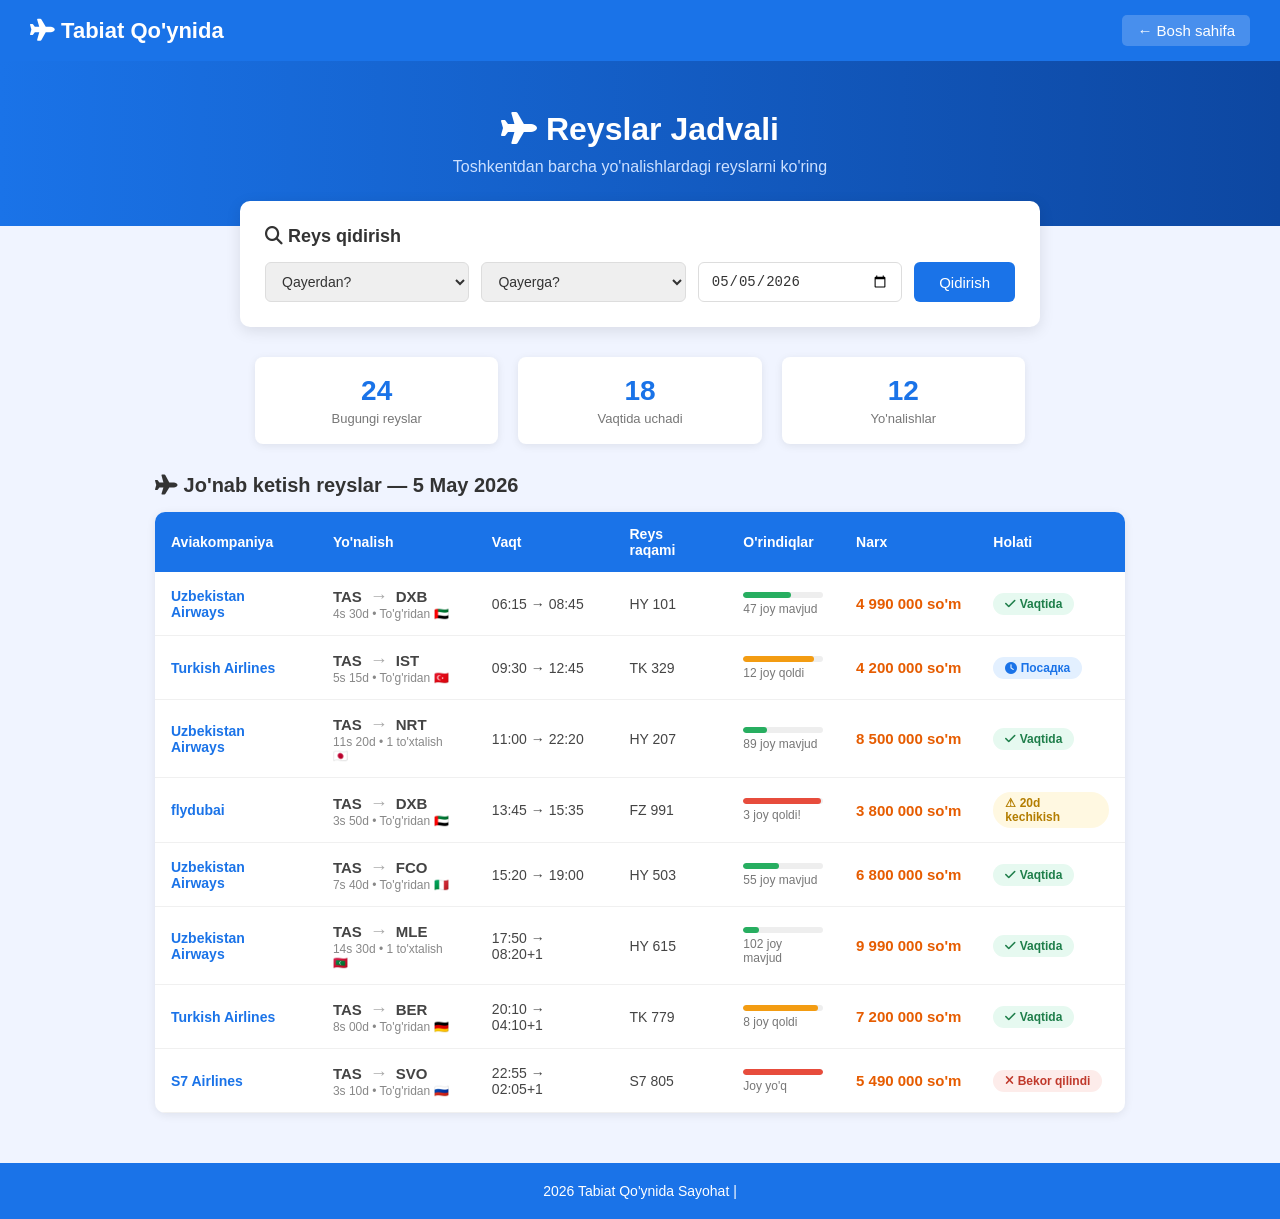
==== airport.html @ 516beed9 "first commit" ====
<!DOCTYPE html>
<html lang="uz">

<head>


    <meta charset="UTF-8">
    <meta name="viewport" content="width=device-width, initial-scale=1.0">
    <title>Reyslar jadvali</title> <link rel="stylesheet" href="airport.css">
<link rel="stylesheet" href="https://cdnjs.cloudflare.com/ajax/libs/font-awesome/6.5.1/css/all.min.css">
</head>

<body id="artifacts-component-root-html">

    <div class="navbar">
        <h1><i class="fa-solid fa-plane"></i> Tabiat Qo'ynida</h1>
        <a href="welcome.html">← Bosh sahifa</a>
    </div>

    <div class="hero">
        <h2><i class="fa-solid fa-plane"></i> Reyslar Jadvali</h2>
        <p>Toshkentdan barcha yo'nalishlardagi reyslarni ko'ring</p>
    </div>

    <div class="search-box">
        <h3><i class="fa-solid fa-search"></i> Reys qidirish</h3>
        <div class="search-row">
            <select>
                <option selected disabled>Qayerdan?</option>
                <option>🇺🇿 Toshkent (TAS)</option>
                <option>🇦🇪 Dubai (DXB)</option>
                <option>🇹🇷 Istanbul (IST)</option>
                <option>🇷🇺 Moskva (SVO)</option>
            </select>
            <select>
                <option selected disabled>Qayerga?</option>
                <option>🇦🇪 Dubai (DXB)</option>
                <option>🇹🇷 Istanbul (IST)</option>
                <option>🇯🇵 Tokyo (NRT)</option>
                <option>🇩🇪 Berlin (BER)</option>
                <option>🇮🇹 Rim (FCO)</option>
                <option>🇲🇻 Maldiv (MLE)</option>
                <option>🇷🇺 Moskva (SVO)</option>
            </select>
            <input type="date" value="2026-05-05">
            <button class="search-btn">Qidirish</button>
        </div>
    </div>

    <div class="stats">
        <div class="stat-card">
            <div class="number">24</div>
            <div class="label">Bugungi reyslar</div>
        </div>
        <div class="stat-card">
            <div class="number">18</div>
            <div class="label">Vaqtida uchadi</div>
        </div>
        <div class="stat-card">
            <div class="number">12</div>
            <div class="label">Yo'nalishlar</div>
        </div>
    </div>

    <div class="table-section">
        <h3><i class="fa-solid fa-plane"></i> Jo'nab ketish reyslar — 5 May 2026</h3>
        <table>
            <thead>
                <tr>
                    <th>Aviakompaniya</th>
                    <th>Yo'nalish</th>
                    <th>Vaqt</th>
                    <th>Reys raqami</th>
                    <th>O'rindiqlar</th>
                    <th>Narx</th>
                    <th>Holati</th>
                </tr>
            </thead>
            <tbody>
                <tr>
                    <td><span class="airline-name">Uzbekistan Airways</span></td>
                    <td>
                        <div class="route">
                            <span>TAS</span>
                            <span class="arrow">→</span>
                            <span>DXB</span>
                        </div>
                        <div class="duration">4s 30d • To'g'ridan 🇦🇪</div>
                    </td>
                    <td>06:15 → 08:45</td>
                    <td>HY 101</td>
                    <td>
                        <div class="seats-bar-wrap">
                            <div class="seats-bar">
                                <div class="seats-fill" style="width:60%;background:#27ae60;"></div>
                            </div>
                            <div class="seats-text">47 joy mavjud</div>
                        </div>
                    </td>
                    <td><span class="price">4 990 000 so'm</span></td>
                    <td><span class="badge badge-green"><i class="fa-solid fa-check"></i> Vaqtida</span></td>
                </tr>
                <tr>
                    <td><span class="airline-name">Turkish Airlines</span></td>
                    <td>
                        <div class="route">
                            <span>TAS</span>
                            <span class="arrow">→</span>
                            <span>IST</span>
                        </div>
                        <div class="duration">5s 15d • To'g'ridan 🇹🇷</div>
                    </td>
                    <td>09:30 → 12:45</td>
                    <td>TK 329</td>
                    <td>
                        <div class="seats-bar-wrap">
                            <div class="seats-bar">
                                <div class="seats-fill" style="width:88%;background:#f39c12;"></div>
                            </div>
                            <div class="seats-text">12 joy qoldi</div>
                        </div>
                    </td>
                    <td><span class="price">4 200 000 so'm</span></td>
                    <td><span class="badge badge-blue"><i class="fa-solid fa-clock"></i> Посадка</span></td>
                </tr>
                <tr>
                    <td><span class="airline-name">Uzbekistan Airways</span></td>
                    <td>
                        <div class="route">
                            <span>TAS</span>
                            <span class="arrow">→</span>
                            <span>NRT</span>
                        </div>
                        <div class="duration">11s 20d • 1 to'xtalish 🇯🇵</div>
                    </td>
                    <td>11:00 → 22:20</td>
                    <td>HY 207</td>
                    <td>
                        <div class="seats-bar-wrap">
                            <div class="seats-bar">
                                <div class="seats-fill" style="width:30%;background:#27ae60;"></div>
                            </div>
                            <div class="seats-text">89 joy mavjud</div>
                        </div>
                    </td>
                    <td><span class="price">8 500 000 so'm</span></td>
                    <td><span class="badge badge-green"><i class="fa-solid fa-check"></i> Vaqtida</span></td>
                </tr>
                <tr>
                    <td><span class="airline-name">flydubai</span></td>
                    <td>
                        <div class="route">
                            <span>TAS</span>
                            <span class="arrow">→</span>
                            <span>DXB</span>
                        </div>
                        <div class="duration">3s 50d • To'g'ridan 🇦🇪</div>
                    </td>
                    <td>13:45 → 15:35</td>
                    <td>FZ 991</td>
                    <td>
                        <div class="seats-bar-wrap">
                            <div class="seats-bar">
                                <div class="seats-fill" style="width:97%;background:#e74c3c;"></div>
                            </div>
                            <div class="seats-text">3 joy qoldi!</div>
                        </div>
                    </td>
                    <td><span class="price">3 800 000 so'm</span></td>
                    <td><span class="badge badge-yellow">⚠ 20d kechikish</span></td>
                </tr>
                <tr>
                    <td><span class="airline-name">Uzbekistan Airways</span></td>
                    <td>
                        <div class="route">
                            <span>TAS</span>
                            <span class="arrow">→</span>
                            <span>FCO</span>
                        </div>
                        <div class="duration">7s 40d • To'g'ridan 🇮🇹</div>
                    </td>
                    <td>15:20 → 19:00</td>
                    <td>HY 503</td>
                    <td>
                        <div class="seats-bar-wrap">
                            <div class="seats-bar">
                                <div class="seats-fill" style="width:45%;background:#27ae60;"></div>
                            </div>
                            <div class="seats-text">55 joy mavjud</div>
                        </div>
                    </td>
                    <td><span class="price">6 800 000 so'm</span></td>
                    <td><span class="badge badge-green"><i class="fa-solid fa-check"></i> Vaqtida</span></td>
                </tr>
                <tr>
                    <td><span class="airline-name">Uzbekistan Airways</span></td>
                    <td>
                        <div class="route">
                            <span>TAS</span>
                            <span class="arrow">→</span>
                            <span>MLE</span>
                        </div>
                        <div class="duration">14s 30d • 1 to'xtalish 🇲🇻</div>
                    </td>
                    <td>17:50 → 08:20+1</td>
                    <td>HY 615</td>
                    <td>
                        <div class="seats-bar-wrap">
                            <div class="seats-bar">
                                <div class="seats-fill" style="width:20%;background:#27ae60;"></div>
                            </div>
                            <div class="seats-text">102 joy mavjud</div>
                        </div>
                    </td>
                    <td><span class="price">9 990 000 so'm</span></td>
                    <td><span class="badge badge-green"><i class="fa-solid fa-check"></i> Vaqtida</span></td>
                </tr>
                <tr>
                    <td><span class="airline-name">Turkish Airlines</span></td>
                    <td>
                        <div class="route">
                            <span>TAS</span>
                            <span class="arrow">→</span>
                            <span>BER</span>
                        </div>
                        <div class="duration">8s 00d • To'g'ridan 🇩🇪</div>
                    </td>
                    <td>20:10 → 04:10+1</td>
                    <td>TK 779</td>
                    <td>
                        <div class="seats-bar-wrap">
                            <div class="seats-bar">
                                <div class="seats-fill" style="width:93%;background:#f39c12;"></div>
                            </div>
                            <div class="seats-text">8 joy qoldi</div>
                        </div>
                    </td>
                    <td><span class="price">7 200 000 so'm</span></td>
                    <td><span class="badge badge-green"><i class="fa-solid fa-check"></i> Vaqtida</span></td>
                </tr>
                <tr>
                    <td><span class="airline-name">S7 Airlines</span></td>
                    <td>
                        <div class="route">
                            <span>TAS</span>
                            <span class="arrow">→</span>
                            <span>SVO</span>
                        </div>
                        <div class="duration">3s 10d • To'g'ridan 🇷🇺</div>
                    </td>
                    <td>22:55 → 02:05+1</td>
                    <td>S7 805</td>
                    <td>
                        <div class="seats-bar-wrap">
                            <div class="seats-bar">
                                <div class="seats-fill" style="width:100%;background:#e74c3c;"></div>
                            </div>
                            <div class="seats-text">Joy yo'q</div>
                        </div>
                    </td>
                    <td><span class="price">5 490 000 so'm</span></td>
                    <td><span class="badge badge-red"><i class="fa-solid fa-times"></i> Bekor qilindi</span></td>
                </tr>
            </tbody>
        </table>
    </div>

    <footer>
        <p> 2026 Tabiat Qo'ynida Sayohat |</p>
    </footer>



</body>

</html>
---- airport.css ----
* {
            margin: 0;
            padding: 0;
            box-sizing: border-box;
        }

        body {
            font-family: Arial, sans-serif;
            background-color: #f0f4ff;
        }

        /* navbar */
        .navbar {
            background-color: #1a73e8;
            padding: 15px 30px;
            display: flex;
            justify-content: space-between;
            align-items: center;
        }

        .navbar h1 {
            color: white;
            font-size: 22px;
        }

        .navbar a {
            color: white;
            text-decoration: none;
            font-size: 15px;
            background-color: rgba(255,255,255,0.2);
            padding: 7px 15px;
            border-radius: 5px;
        }

        .navbar a:hover {
            background-color: rgba(255,255,255,0.35);
        }

        /* hero */
        .hero {
            background: linear-gradient(to right, #1a73e8, #0d47a1);
            color: white;
            text-align: center;
            padding: 50px 20px;
        }

        .hero h2 {
            font-size: 32px;
            margin-bottom: 10px;
        }

        .hero p {
            font-size: 16px;
            color: #cce0ff;
        }

        /* search box */
        .search-box {
            background-color: white;
            max-width: 800px;
            margin: -25px auto 30px auto;
            border-radius: 10px;
            padding: 25px;
            box-shadow: 0 4px 15px rgba(0,0,0,0.1);
        }

        .search-box h3 {
            margin-bottom: 15px;
            color: #333;
            font-size: 18px;
        }

        .search-row {
            display: flex;
            gap: 12px;
            flex-wrap: wrap;
        }

        .search-row select,
        .search-row input {
            flex: 1;
            min-width: 150px;
            padding: 10px 12px;
            border: 1px solid #ddd;
            border-radius: 6px;
            font-size: 14px;
            color: #333;
            outline: none;
        }

        .search-row select:focus,
        .search-row input:focus {
            border-color: #1a73e8;
        }

        .search-btn {
            background-color: #1a73e8;
            color: white;
            border: none;
            padding: 10px 25px;
            border-radius: 6px;
            font-size: 15px;
            cursor: pointer;
        }

        .search-btn:hover {
            background-color: #1558b0;
        }

        /* stats */
        .stats {
            display: flex;
            justify-content: center;
            gap: 20px;
            max-width: 800px;
            margin: 0 auto 30px auto;
            flex-wrap: wrap;
            padding: 0 15px;
        }

        .stat-card {
            background: white;
            border-radius: 8px;
            padding: 18px 30px;
            text-align: center;
            box-shadow: 0 2px 8px rgba(0,0,0,0.08);
            flex: 1;
            min-width: 150px;
        }

        .stat-card .number {
            font-size: 28px;
            font-weight: bold;
            color: #1a73e8;
        }

        .stat-card .label {
            font-size: 13px;
            color: #777;
            margin-top: 4px;
        }

        /* table */
        .table-section {
            max-width: 1000px;
            margin: 0 auto 50px auto;
            padding: 0 15px;
        }

        .table-section h3 {
            font-size: 20px;
            color: #333;
            margin-bottom: 15px;
        }

        table {
            width: 100%;
            border-collapse: collapse;
            background: white;
            border-radius: 10px;
            overflow: hidden;
            box-shadow: 0 2px 10px rgba(0,0,0,0.08);
        }

        thead {
            background-color: #1a73e8;
            color: white;
        }

        thead th {
            padding: 14px 16px;
            text-align: left;
            font-size: 14px;
            font-weight: 600;
        }

        tbody tr {
            border-bottom: 1px solid #f0f0f0;
        }

        tbody tr:hover {
            background-color: #f5f9ff;
        }

        tbody td {
            padding: 14px 16px;
            font-size: 14px;
            color: #444;
        }

        .airline-name {
            font-weight: bold;
            color: #1a73e8;
        }

        .route {
            display: flex;
            align-items: center;
            gap: 8px;
        }

        .route span {
            font-weight: bold;
            font-size: 15px;
        }

        .route .arrow {
            color: #aaa;
            font-size: 18px;
        }

        .duration {
            color: #888;
            font-size: 12px;
        }

        .badge {
            padding: 4px 12px;
            border-radius: 20px;
            font-size: 12px;
            font-weight: bold;
            display: inline-block;
        }

        .badge-green {
            background-color: #e6f9f0;
            color: #1e7e4a;
        }

        .badge-yellow {
            background-color: #fff8e1;
            color: #b37d00;
        }

        .badge-blue {
            background-color: #e3f0ff;
            color: #1a73e8;
        }

        .badge-red {
            background-color: #fdecea;
            color: #c0392b;
        }

        .seats-bar-wrap {
            display: flex;
            flex-direction: column;
            gap: 4px;
        }

        .seats-bar {
            width: 80px;
            height: 6px;
            background-color: #eee;
            border-radius: 3px;
            overflow: hidden;
        }

        .seats-fill {
            height: 100%;
            border-radius: 3px;
        }

        .seats-text {
            font-size: 12px;
            color: #777;
        }

        .price {
            font-weight: bold;
            color: #e65c00;
            font-size: 15px;
            white-space: nowrap;
        }

        footer {
            background-color: #1a73e8;
            color: white;
            text-align: center;
            padding: 20px;
            font-size: 14px;
        }
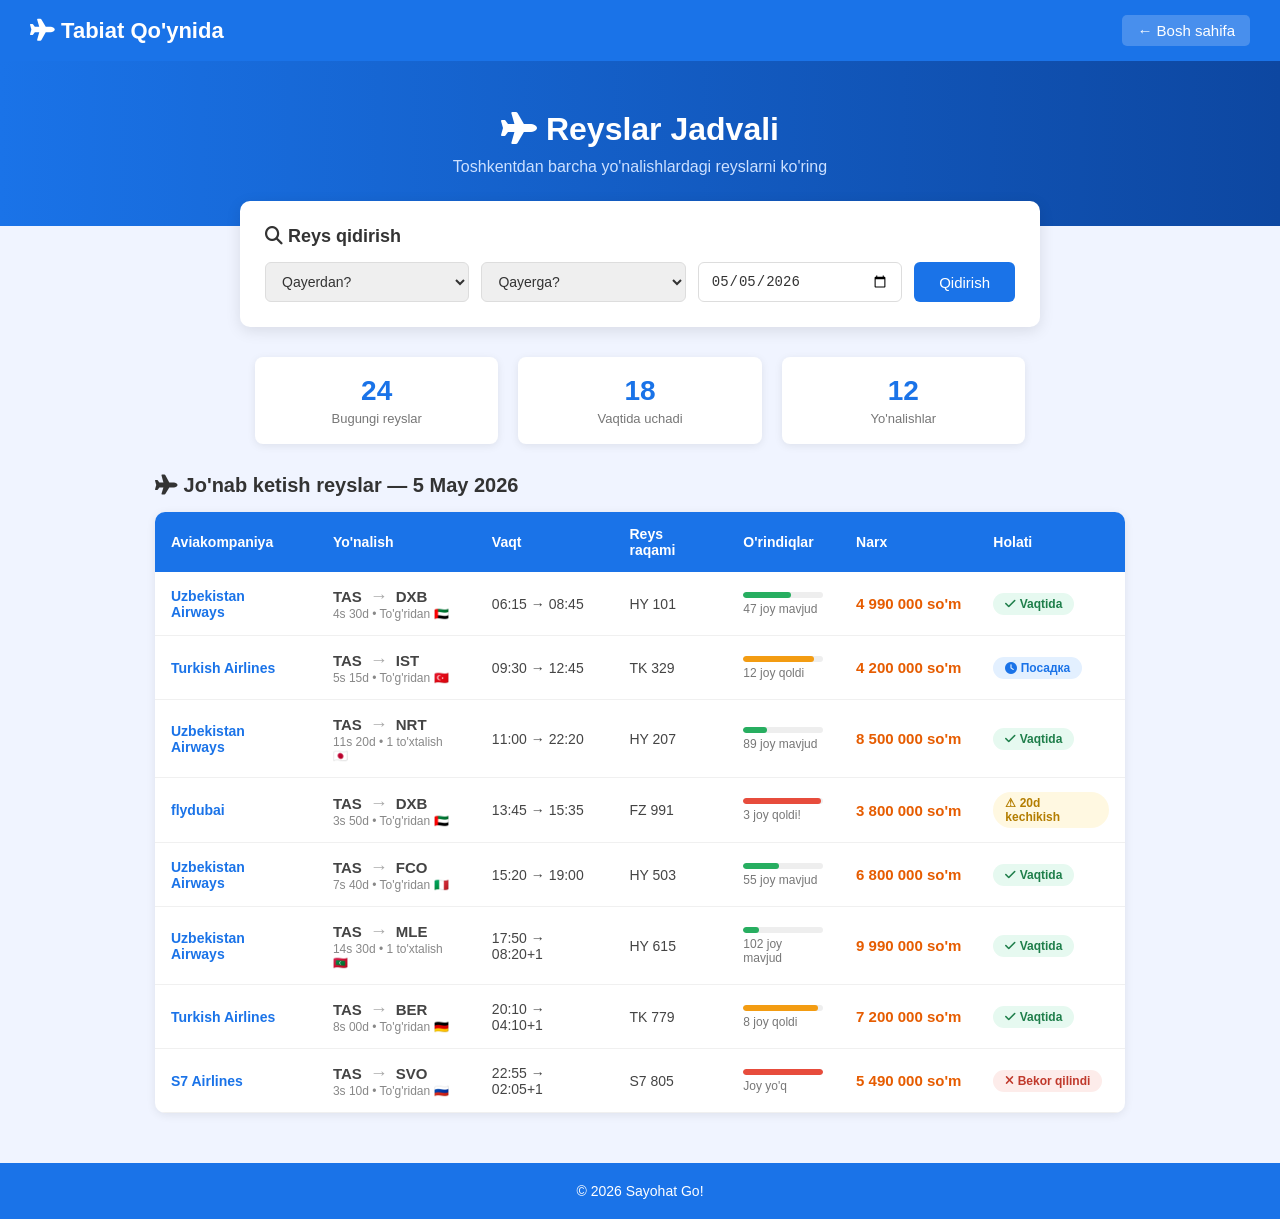
==== commit fcf84e6d: "first commit" ====
--- a/airport.html
+++ b/airport.html
@@ -27,20 +27,20 @@
         <div class="search-row">
             <select>
                 <option selected disabled>Qayerdan?</option>
-                <option>🇺🇿 Toshkent (TAS)</option>
-                <option>🇦🇪 Dubai (DXB)</option>
-                <option>🇹🇷 Istanbul (IST)</option>
-                <option>🇷🇺 Moskva (SVO)</option>
+                <option> Toshkent (TAS)</option>
+                <option> Dubai (DXB)</option>
+                <option> Istanbul (IST)</option>
+                <option> Moskva (SVO)</option>
             </select>
             <select>
                 <option selected disabled>Qayerga?</option>
-                <option>🇦🇪 Dubai (DXB)</option>
-                <option>🇹🇷 Istanbul (IST)</option>
-                <option>🇯🇵 Tokyo (NRT)</option>
-                <option>🇩🇪 Berlin (BER)</option>
-                <option>🇮🇹 Rim (FCO)</option>
-                <option>🇲🇻 Maldiv (MLE)</option>
-                <option>🇷🇺 Moskva (SVO)</option>
+                <option> Dubai (DXB)</option>
+                <option> Istanbul (IST)</option>
+                <option> Tokyo (NRT)</option>
+                <option> Berlin (BER)</option>
+                <option> Rim (FCO)</option>
+                <option> Maldiv (MLE)</option>
+                <option> Moskva (SVO)</option>
             </select>
             <input type="date" value="2026-05-05">
             <button class="search-btn">Qidirish</button>
@@ -266,7 +266,7 @@
     </div>
 
     <footer>
-        <p> 2026 Tabiat Qo'ynida Sayohat |</p>
+        <p>&copy;  2026 Sayohat Go!</p>
     </footer>
 
 
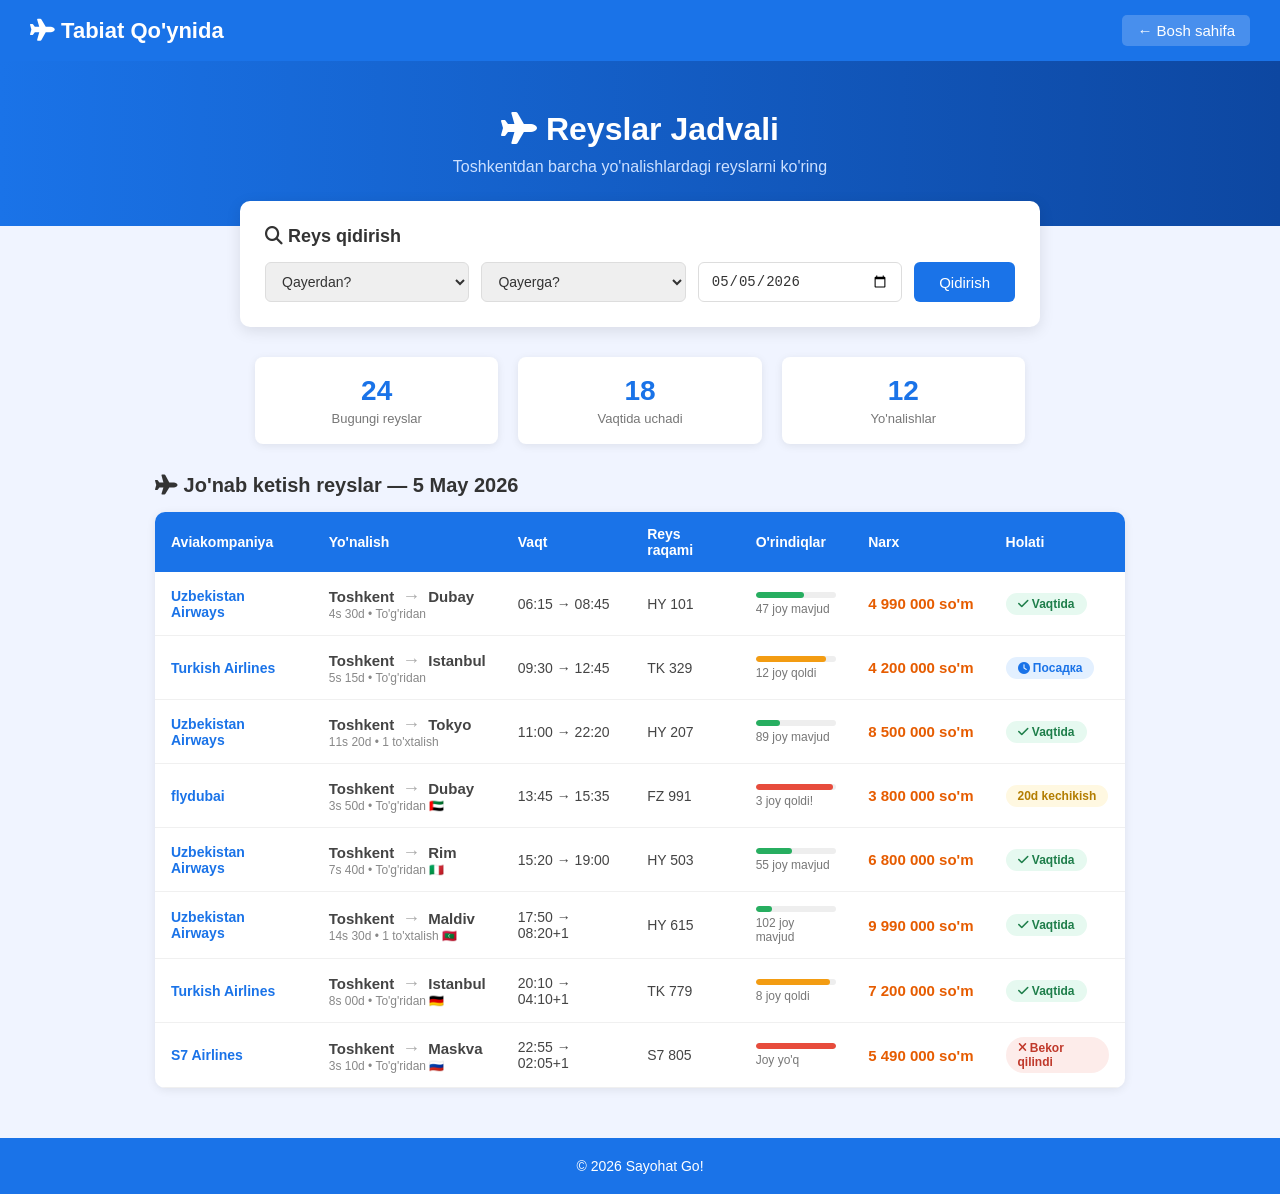
==== commit 57f8c6bf: "first commit" ====
--- a/airport.html
+++ b/airport.html
@@ -27,20 +27,20 @@
         <div class="search-row">
             <select>
                 <option selected disabled>Qayerdan?</option>
-                <option> Toshkent (TAS)</option>
-                <option> Dubai (DXB)</option>
-                <option> Istanbul (IST)</option>
-                <option> Moskva (SVO)</option>
+                <option> Toshkent</option>
+                <option> Dubai</option>
+                <option> Istanbul</option>
+                <option> Moskva</option>
             </select>
             <select>
                 <option selected disabled>Qayerga?</option>
-                <option> Dubai (DXB)</option>
-                <option> Istanbul (IST)</option>
-                <option> Tokyo (NRT)</option>
-                <option> Berlin (BER)</option>
-                <option> Rim (FCO)</option>
-                <option> Maldiv (MLE)</option>
-                <option> Moskva (SVO)</option>
+                <option> Dubai </option>
+                <option> Istanbul</option>
+                <option> Tokyo </option>
+                <option> Berlin </option>
+                <option> Rim </option>
+                <option> Maldiv</option>
+                <option> Moskva</option>
             </select>
             <input type="date" value="2026-05-05">
             <button class="search-btn">Qidirish</button>
@@ -81,11 +81,11 @@
                     <td><span class="airline-name">Uzbekistan Airways</span></td>
                     <td>
                         <div class="route">
-                            <span>TAS</span>
-                            <span class="arrow">→</span>
-                            <span>DXB</span>
-                        </div>
-                        <div class="duration">4s 30d • To'g'ridan 🇦🇪</div>
+                            <span>Toshkent</span>
+                            <span class="arrow">→</span>
+                            <span>Dubay</span>
+                        </div>
+                        <div class="duration">4s 30d • To'g'ridan </div>
                     </td>
                     <td>06:15 → 08:45</td>
                     <td>HY 101</td>
@@ -104,11 +104,11 @@
                     <td><span class="airline-name">Turkish Airlines</span></td>
                     <td>
                         <div class="route">
-                            <span>TAS</span>
-                            <span class="arrow">→</span>
-                            <span>IST</span>
-                        </div>
-                        <div class="duration">5s 15d • To'g'ridan 🇹🇷</div>
+                            <span>Toshkent</span>
+                            <span class="arrow">→</span>
+                            <span>Istanbul</span>
+                        </div>
+                        <div class="duration">5s 15d • To'g'ridan </div>
                     </td>
                     <td>09:30 → 12:45</td>
                     <td>TK 329</td>
@@ -127,11 +127,11 @@
                     <td><span class="airline-name">Uzbekistan Airways</span></td>
                     <td>
                         <div class="route">
-                            <span>TAS</span>
-                            <span class="arrow">→</span>
-                            <span>NRT</span>
-                        </div>
-                        <div class="duration">11s 20d • 1 to'xtalish 🇯🇵</div>
+                            <span>Toshkent</span>
+                            <span class="arrow">→</span>
+                            <span>Tokyo</span>
+                        </div>
+                        <div class="duration">11s 20d • 1 to'xtalish </div>
                     </td>
                     <td>11:00 → 22:20</td>
                     <td>HY 207</td>
@@ -150,9 +150,9 @@
                     <td><span class="airline-name">flydubai</span></td>
                     <td>
                         <div class="route">
-                            <span>TAS</span>
-                            <span class="arrow">→</span>
-                            <span>DXB</span>
+                            <span>Toshkent</span>
+                            <span class="arrow">→</span>
+                            <span>Dubay</span>
                         </div>
                         <div class="duration">3s 50d • To'g'ridan 🇦🇪</div>
                     </td>
@@ -167,15 +167,15 @@
                         </div>
                     </td>
                     <td><span class="price">3 800 000 so'm</span></td>
-                    <td><span class="badge badge-yellow">⚠ 20d kechikish</span></td>
-                </tr>
-                <tr>
-                    <td><span class="airline-name">Uzbekistan Airways</span></td>
-                    <td>
-                        <div class="route">
-                            <span>TAS</span>
-                            <span class="arrow">→</span>
-                            <span>FCO</span>
+                    <td><span class="badge badge-yellow"> 20d kechikish</span></td>
+                </tr>
+                <tr>
+                    <td><span class="airline-name">Uzbekistan Airways</span></td>
+                    <td>
+                        <div class="route">
+                            <span>Toshkent</span>
+                            <span class="arrow">→</span>
+                            <span>Rim</span>
                         </div>
                         <div class="duration">7s 40d • To'g'ridan 🇮🇹</div>
                     </td>
@@ -196,9 +196,9 @@
                     <td><span class="airline-name">Uzbekistan Airways</span></td>
                     <td>
                         <div class="route">
-                            <span>TAS</span>
-                            <span class="arrow">→</span>
-                            <span>MLE</span>
+                            <span>Toshkent</span>
+                            <span class="arrow">→</span>
+                            <span>Maldiv</span>
                         </div>
                         <div class="duration">14s 30d • 1 to'xtalish 🇲🇻</div>
                     </td>
@@ -219,9 +219,9 @@
                     <td><span class="airline-name">Turkish Airlines</span></td>
                     <td>
                         <div class="route">
-                            <span>TAS</span>
-                            <span class="arrow">→</span>
-                            <span>BER</span>
+                            <span>Toshkent</span>
+                            <span class="arrow">→</span>
+                            <span>Istanbul</span>
                         </div>
                         <div class="duration">8s 00d • To'g'ridan 🇩🇪</div>
                     </td>
@@ -242,9 +242,9 @@
                     <td><span class="airline-name">S7 Airlines</span></td>
                     <td>
                         <div class="route">
-                            <span>TAS</span>
-                            <span class="arrow">→</span>
-                            <span>SVO</span>
+                            <span>Toshkent</span>
+                            <span class="arrow">→</span>
+                            <span>Maskva</span>
                         </div>
                         <div class="duration">3s 10d • To'g'ridan 🇷🇺</div>
                     </td>
